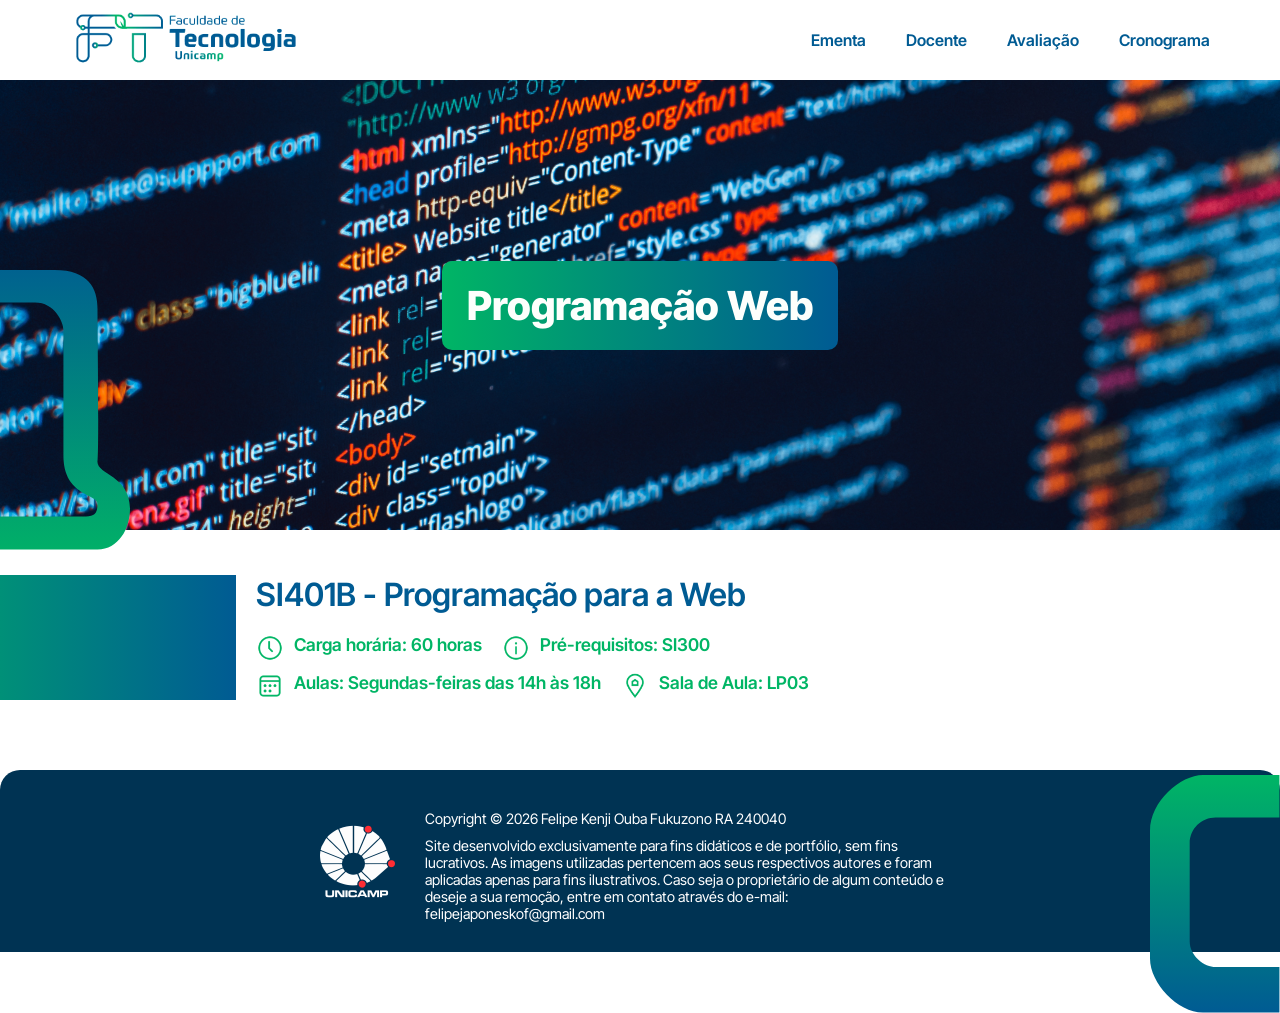
==== FT Programação Web/avaliacao.html @ 9d152468 "Criação das outras páginas HTML Criação das outras páginas HTML e criar as âncoras no header." ====
<!DOCTYPE html>
<html lang="pt-br">
<head>
    <meta charset="UTF-8">
    <meta name="viewport" content="width=device-width, initial-scale=1.0">
    <title>Programação para a Web</title>

    <link rel="preconnect" href="https://fonts.googleapis.com">
    <link rel="preconnect" href="https://fonts.gstatic.com" crossorigin>
    <link href="https://fonts.googleapis.com/css2?family=Inter+Tight:ital,wght@0,100..900;1,100..900&display=swap" rel="stylesheet">
    <link rel="stylesheet" type="text/css" href="css/style.css">
</head>
<body>
    <header>
        <a href="index.html"><img src="images/logo_ft.png" alt="Logo da Faculdade de Tecnologia Unicamp"></a>
        <nav>
            <a href="index.html"><p>Ementa</p></a>
            <a href="docente.html"><p>Docente</p></a>
            <a href="avaliacao.html"><p>Avaliação</p></a>
            <a href="cronograma.html"><p>Cronograma</p></a>
        </nav>
    </header>

    <figure>
        <figcaption>Programação Web</figcaption>
    </figure>

    <main>
        <div id="desenho-fundo">
            <img id="desenho-1" src="images/formas/forma_fundo_1.svg" alt="">
            <img id="desenho-2" src="images/formas/forma_fundo_2.svg" alt="">
        </div>

        <div id="conteudo">
            <section id="informacao-inicial">
                <h1>SI401B - Programação para a Web</h1>
                <div id="topicos">
                    <div>
                        <div>
                            <img src="images/icones/icone_tempo.png" alt="Ícone de Relógio">
                            <p>Carga horária: 60 horas</p>
                        </div>
                        <div>
                            <img src="images/icones/icone_info.png" alt="Ícone de Informação">
                            <p>Pré-requisitos: SI300</p>
                        </div>
                    </div>
                    <div>
                        <div>
                            <img src="images/icones/icone_data.png" alt="Ícone de Calendário">
                            <p>Aulas: Segundas-feiras das 14h às 18h</p>
                        </div>
                        <div>
                            <img src="images/icones/icone_local.png" alt="Ícone de Local">
                            <p>Sala de Aula: LP03</p>
                        </div>
                    </div>
                </div>
            </section>
        </div>
    </main>

    <footer>
        <img src="images/logo_unicamp.png" alt="Logo da Unicamp">
        <div>
            <p>Copyright © 2026 Felipe Kenji Ouba Fukuzono RA 240040</p>
            <p>Site desenvolvido exclusivamente para fins didáticos e de portfólio, sem fins lucrativos. As imagens utilizadas pertencem aos seus respectivos autores e foram aplicadas apenas para fins ilustrativos. Caso seja o proprietário de algum conteúdo e deseje a sua remoção, entre em contato através do e-mail: felipejaponeskof@gmail.com</p>
        </div>
    </footer>
</body>
</html>
---- FT Programação Web/css/style.css ----
/* =========================== VISUALIZAÇÃO DESKTOP GRANDE (1920x1280) =========================== */
/* -------- Definições e Variáveis Globais ------ */
* {
    margin: 0; padding: 0;
    box-sizing: border-box;
}

:root {
    --cor-primaria: #005B93;
    --cor-secundaria: #00B565;
    --cor-terciaria: #003353;
    --cor-clara: #FDFFFC;
    --cor-escura: #003E65;
    --cor-branca: #FFFFFF;

    --altura-header: 80px;
    --largura-main: 60%;
}

html { font-size: 16px; font-family: 'Inter Tight'; }

/* ------------ Header e Navegação -------------- */
body { padding-top: var(--altura-header); }
header {
    position: fixed; top: 0; left: 0;
    z-index: 1;
    width: 100%; height: var(--altura-header);
    padding: 0px 70px;
    display: flex; flex-flow: row wrap;
    justify-content: space-between; align-items: center;
    background-color: var(--cor-branca);
}

header img { width: 230px; }
header p { font-size: 1rem; font-weight: 600; }
header a, header a:visited, header a:link, header a:hover, header a:active { color: var(--cor-primaria); text-decoration: none; }

nav {
    display: flex; flex-flow: row wrap;
    column-gap: 40px;
}

/* ------------- Banner Principal --------------- */
figure {
    height: 450px;
    background-image: url(../images/banner.png);
    background-size: cover; background-position: center center;

    display: flex;
    justify-content: center; align-items: center;
}

figcaption {
    font-size: 2.5rem; font-weight: 800;
    color: var(--cor-clara);
    padding: 20px 25px; border-radius: 10px;
    
    background: #00B565;
    background: -webkit-linear-gradient(90deg,rgba(0, 181, 101, 1) 0%, rgba(0, 91, 147, 1) 100%);
    background: -moz-linear-gradient(90deg,rgba(0, 181, 101, 1) 0%, rgba(0, 91, 147, 1) 100%);
    background: linear-gradient(90deg,rgba(0, 181, 101, 1) 0%, rgba(0, 91, 147, 1) 100%);
}

/* ------------- Formas de Fundo ---------------- */
main { position: relative; }
#desenho-fundo img { position: absolute; width: 130px; }

#desenho-fundo #desenho-1 { right: 0; top: 200px; }
#desenho-fundo #desenho-2 { left: 0; bottom: 150px; }

/* ----------- Informações Iniciais ------------- */
#conteudo {
    width: var(--largura-main);
    margin: 45px auto 70px;
}

section#informacao-inicial {
    position: relative;
    margin-bottom: 50px;
}

section#informacao-inicial::before {
    content: '';
    display: block;
    width: 400px;
    height: 100%;
    position: absolute;
    left: calc(-400px - 20px);

    background: #00B565;
    background: -webkit-linear-gradient(90deg,rgba(0, 181, 101, 1) 0%, rgba(0, 91, 147, 1) 100%);
    background: -moz-linear-gradient(90deg,rgba(0, 181, 101, 1) 0%, rgba(0, 91, 147, 1) 100%);
    background: linear-gradient(90deg,rgba(0, 181, 101, 1) 0%, rgba(0, 91, 147, 1) 100%);
}

section#informacao-inicial h1 {
    font-size: 2rem; font-weight: 600;
    color: var(--cor-primaria);
}

section#informacao-inicial #topicos  {
    display: flex; flex-flow: column wrap;
    row-gap: 10px;
    margin-top: 20px;
}

section#informacao-inicial #topicos > div  {
    display: flex; flex-flow: row wrap;
    column-gap: 20px;
}

section#informacao-inicial #topicos > div > div {
    display: flex; flex-flow: row wrap;
    column-gap: 10px;
}

section#informacao-inicial #topicos img { width: 28px; }

section#informacao-inicial #topicos p {
    font-size: 1.1rem; font-weight: 600;
    color: var(--cor-secundaria);
}

/* ------------- Seções Textuais ---------------- */
section { margin-top: 25px; }

section h2 {
    font-size: 1.8rem; font-weight: 600;
    color: var(--cor-escura);
    margin-bottom: 15px;
}

section > p, section li {
    font-size: 1rem;
    color: var(--cor-escura);
    margin-top: 10px;
}

/* ------- Competências Desenvolvidas ----------- */
section#competencias h2 { margin-bottom: 20px; }

section#competencias > div {
    display: grid;
    grid-template-columns: repeat(2, 1fr);
    grid-auto-rows: 1fr;
    gap: 20px 20px;
}

section#competencias > div > div {
    display: flex; align-items: center;

    padding: 30px 20px;
    border: solid 3px var(--cor-secundaria); border-radius: 15px;
    outline: solid 4px var(--cor-clara);

    background-color: var(--cor-clara);
    -webkit-box-shadow: 2px 2px 7px 4px rgba(0,0,0,0.2); 
    box-shadow: 2px 2px 7px 4px rgba(0,0,0,0.2);
}

section#competencias > div > div:nth-of-type(4n+2),
    section#competencias > div > div:nth-of-type(4n+3) {
        border-color: var(--cor-primaria);
}

section#competencias p {
    width: 100%;
    font-size: 1.1rem; font-weight: 600;
    color: var(--cor-escura);
}

/* -------------- Bibliografias ----------------- */
ul { padding-left: 25px; }
ul a, ul a:visited, ul a:link, ul a:hover, ul a:active { 
    font-weight: 500;
    color: var(--cor-escura);
}

/* ------------------ Footer -------------------- */
footer {
    display: flex; align-items: center;
    column-gap: 30px;

    background-color: var(--cor-terciaria);
    padding: 30px 320px;
    border-radius: 20px 20px 0 0;
}

footer img { width: 75px; height: 75px; }
footer p {
    font-size: 0.9rem;
    color: var(--cor-branca);
    margin-top: 10px;
}
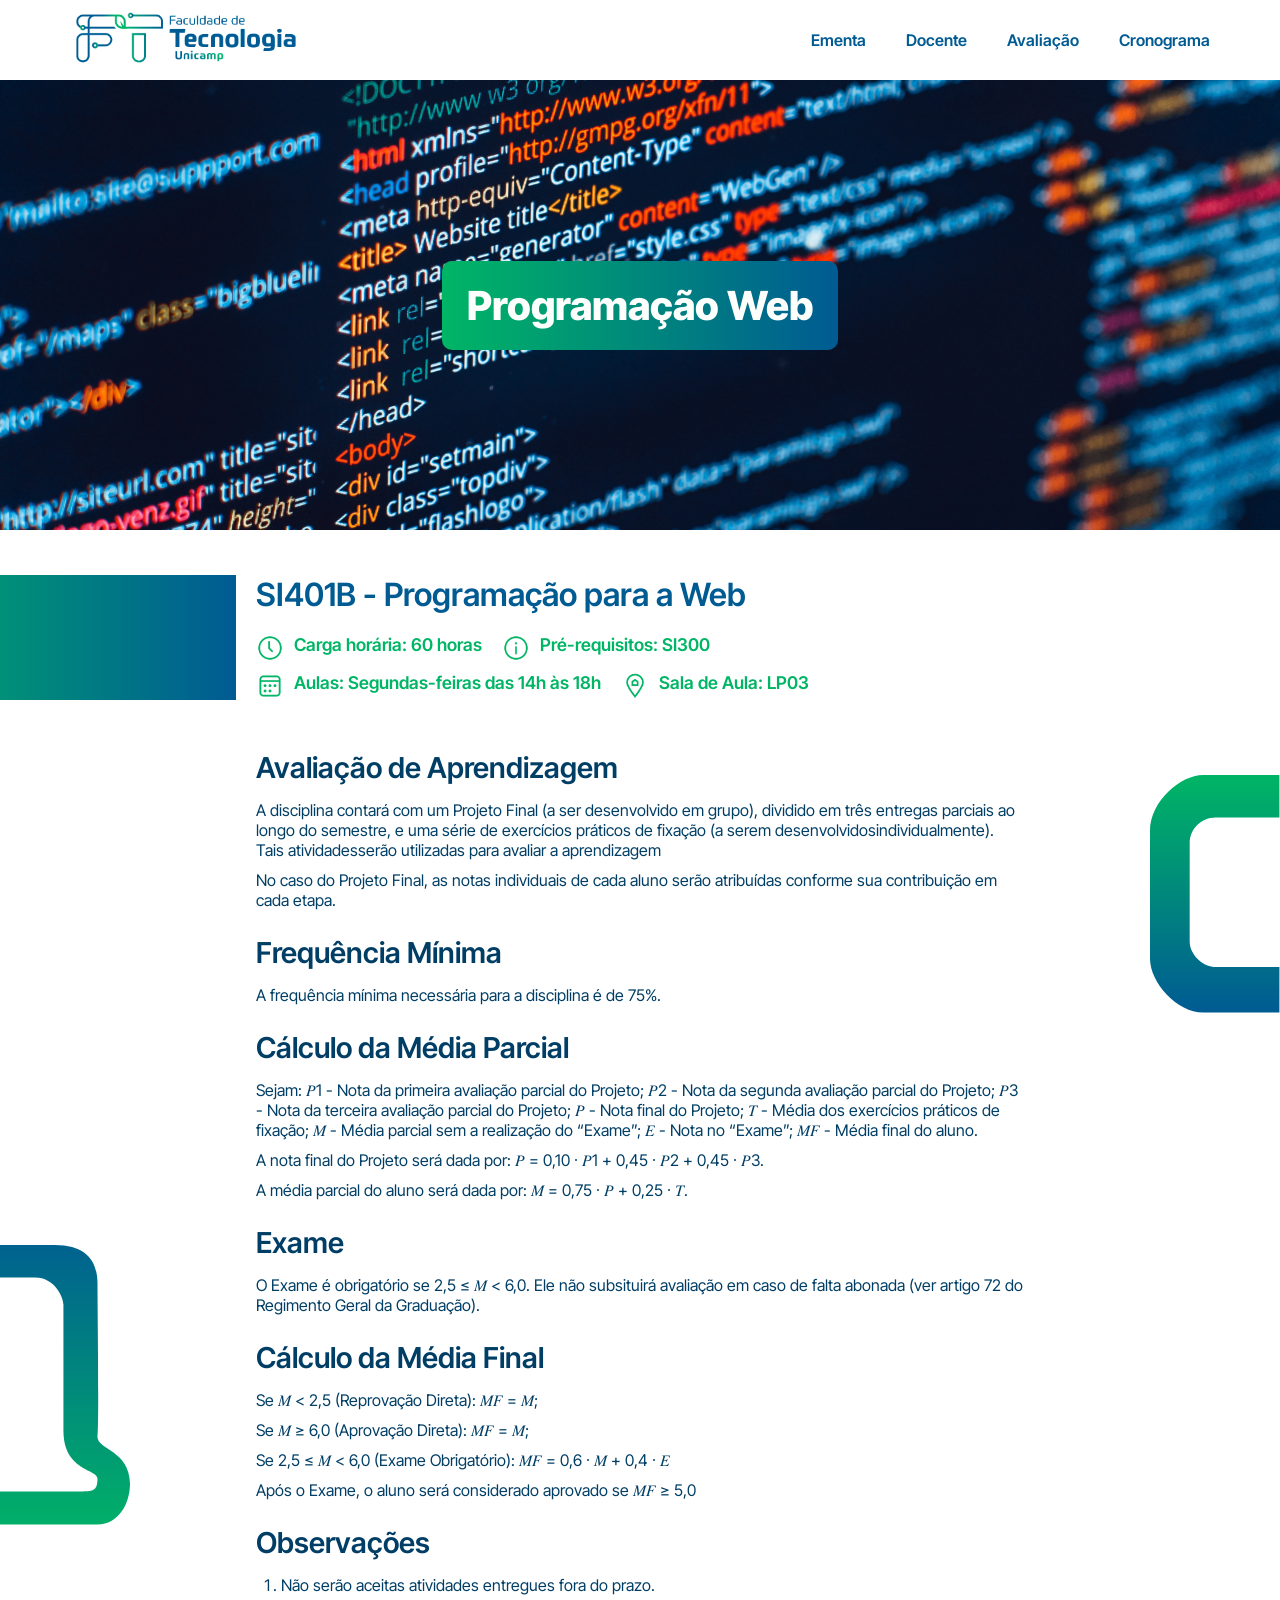
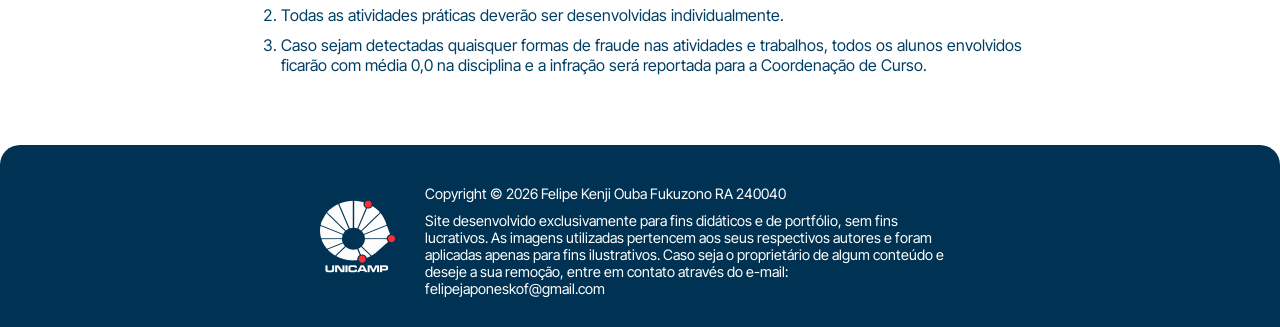
==== commit b69ea357: "Desenvolvimento da Página Avaliação Desenvolvimento de toda a página de avaliação." ====
--- a/FT Programação Web/avaliacao.html
+++ b/FT Programação Web/avaliacao.html
@@ -57,6 +57,46 @@
                     </div>
                 </div>
             </section>
+
+            <section id="avaliacao">
+                <h2>Avaliação de Aprendizagem</h2>
+                <p>A disciplina contará com um Projeto Final (a ser desenvolvido em grupo), dividido em três entregas parciais ao longo do semestre, e uma série de exercícios práticos de fixação (a serem desenvolvidosindividualmente). Tais atividadesserão utilizadas para avaliar a aprendizagem</p>
+                <p>No caso do Projeto Final, as notas individuais de cada aluno serão atribuídas conforme sua contribuição em cada etapa.</p>
+            </section>
+            
+            <section id="frequencia">
+                <h2>Frequência Mínima</h2>
+                <p>A frequência mínima necessária para a disciplina é de 75%.</p>
+            </section>
+
+            <section id="calculo-parcial">
+                <h2>Cálculo da Média Parcial</h2>
+                <p>Sejam: 𝑃1 - Nota da primeira avaliação parcial do Projeto; 𝑃2 - Nota da segunda avaliação parcial do Projeto; 𝑃3 - Nota da terceira avaliação parcial do Projeto; 𝑃 - Nota final do Projeto; 𝑇 - Média dos exercícios práticos de fixação; 𝑀 - Média parcial sem a realização do “Exame”; 𝐸 - Nota no “Exame”; 𝑀𝐹 - Média final do aluno.</p>
+                <p>A nota final do Projeto será dada por: 𝑃 = 0,10 ∙ 𝑃1 + 0,45 ∙ 𝑃2 + 0,45 ∙ 𝑃3.</p>
+                <p>A média parcial do aluno será dada por: 𝑀 = 0,75 ∙ 𝑃 + 0,25 ∙ 𝑇.</p>
+            </section>
+
+            <section id="exame">
+                <h2>Exame</h2>
+                <p>O Exame é obrigatório se 2,5 ≤ 𝑀 &lt 6,0. Ele não subsituirá avaliação em caso de falta abonada (ver artigo 72 do Regimento Geral da Graduação).</p>
+            </section>
+
+            <section id="calculo-final">
+                <h2>Cálculo da Média Final</h2>
+                <p>Se 𝑀 &lt 2,5 (Reprovação Direta): 𝑀𝐹 = 𝑀;</p>
+                <p>Se 𝑀 ≥ 6,0 (Aprovação Direta): 𝑀𝐹 = 𝑀;</p>
+                <p>Se 2,5 ≤ 𝑀 &lt 6,0 (Exame Obrigatório): 𝑀𝐹 = 0,6 ∙ 𝑀 + 0,4 ∙ 𝐸</p>
+                <p>Após o Exame, o aluno será considerado aprovado se 𝑀𝐹 ≥ 5,0</p>
+            </section>
+
+            <section id="observacoes">
+                <h2>Observações</h2>
+                <ol>
+                    <li>Não serão aceitas atividades entregues fora do prazo.</li>
+                    <li>Todas as atividades práticas deverão ser desenvolvidas individualmente.</li>
+                    <li>Caso sejam detectadas quaisquer formas de fraude nas atividades e trabalhos, todos os alunos envolvidos ficarão com média 0,0 na disciplina e a infração será reportada para a Coordenação de Curso.</li>
+                </ol>
+            </section>
         </div>
     </main>
 
--- a/FT Programação Web/css/style.css
+++ b/FT Programação Web/css/style.css
@@ -137,20 +137,10 @@
 }
 
 /* ------- Competências Desenvolvidas ----------- */
-section#competencias h2 { margin-bottom: 20px; }
-
-section#competencias > div {
-    display: grid;
-    grid-template-columns: repeat(2, 1fr);
-    grid-auto-rows: 1fr;
-    gap: 20px 20px;
-}
-
-section#competencias > div > div {
-    display: flex; align-items: center;
-
-    padding: 30px 20px;
-    border: solid 3px var(--cor-secundaria); border-radius: 15px;
+section.secao-cards h2 { margin-bottom: 20px; }
+section.secao-cards > div { display: grid; }
+section.secao-cards > div > div {
+    border: solid 3px var(--cor-primaria); border-radius: 15px;
     outline: solid 4px var(--cor-clara);
 
     background-color: var(--cor-clara);
@@ -158,9 +148,19 @@
     box-shadow: 2px 2px 7px 4px rgba(0,0,0,0.2);
 }
 
-section#competencias > div > div:nth-of-type(4n+2),
-    section#competencias > div > div:nth-of-type(4n+3) {
-        border-color: var(--cor-primaria);
+section.secao-cards > div > div:nth-of-type(4n+2),
+    section.secao-cards > div > div:nth-of-type(4n+3) {
+        border-color: var(--cor-secundaria);
+}
+
+section#competencias > div {
+    grid-template-columns: repeat(2, 1fr); grid-auto-rows: 1fr;
+    gap: 20px;
+}
+
+section#competencias > div > div {
+    display: flex; align-items: center;
+    padding: 30px 20px;
 }
 
 section#competencias p {
@@ -169,8 +169,38 @@
     color: var(--cor-escura);
 }
 
+/* ---------------- Docentes -------------------- */
+section#docentes > div {
+    grid-template-columns: repeat(2, 1fr);
+    gap: 20px;
+}
+
+section#docentes > div > div { 
+    display: flex; 
+    border-width: 4px; 
+    outline: none; 
+}
+
+section#docentes > div > div > img { 
+    width: 40%; max-width: 160px; 
+    border-radius: 10px 0 0 10px; 
+}
+
+section#docentes > div > div > div { 
+    display: flex; flex-flow: column wrap;
+    justify-content: center;
+    padding: 20px;
+}
+
+section#docentes > div > div > div div { display: flex; column-gap: 10px; }
+section#docentes > div > div > div img { width: 25px; height: 25px; }
+
+section#docentes h3 { color: var(--cor-escura); font-size: 1.4rem; }
+section#docentes h4 { color: var(--cor-escura); font-size: 1.2rem; margin-bottom: 20px; }
+section#docentes p { color: var(--cor-escura); font-size: 1rem; }
+
 /* -------------- Bibliografias ----------------- */
-ul { padding-left: 25px; }
+ul, ol { padding-left: 25px; }
 ul a, ul a:visited, ul a:link, ul a:hover, ul a:active { 
     font-weight: 500;
     color: var(--cor-escura);
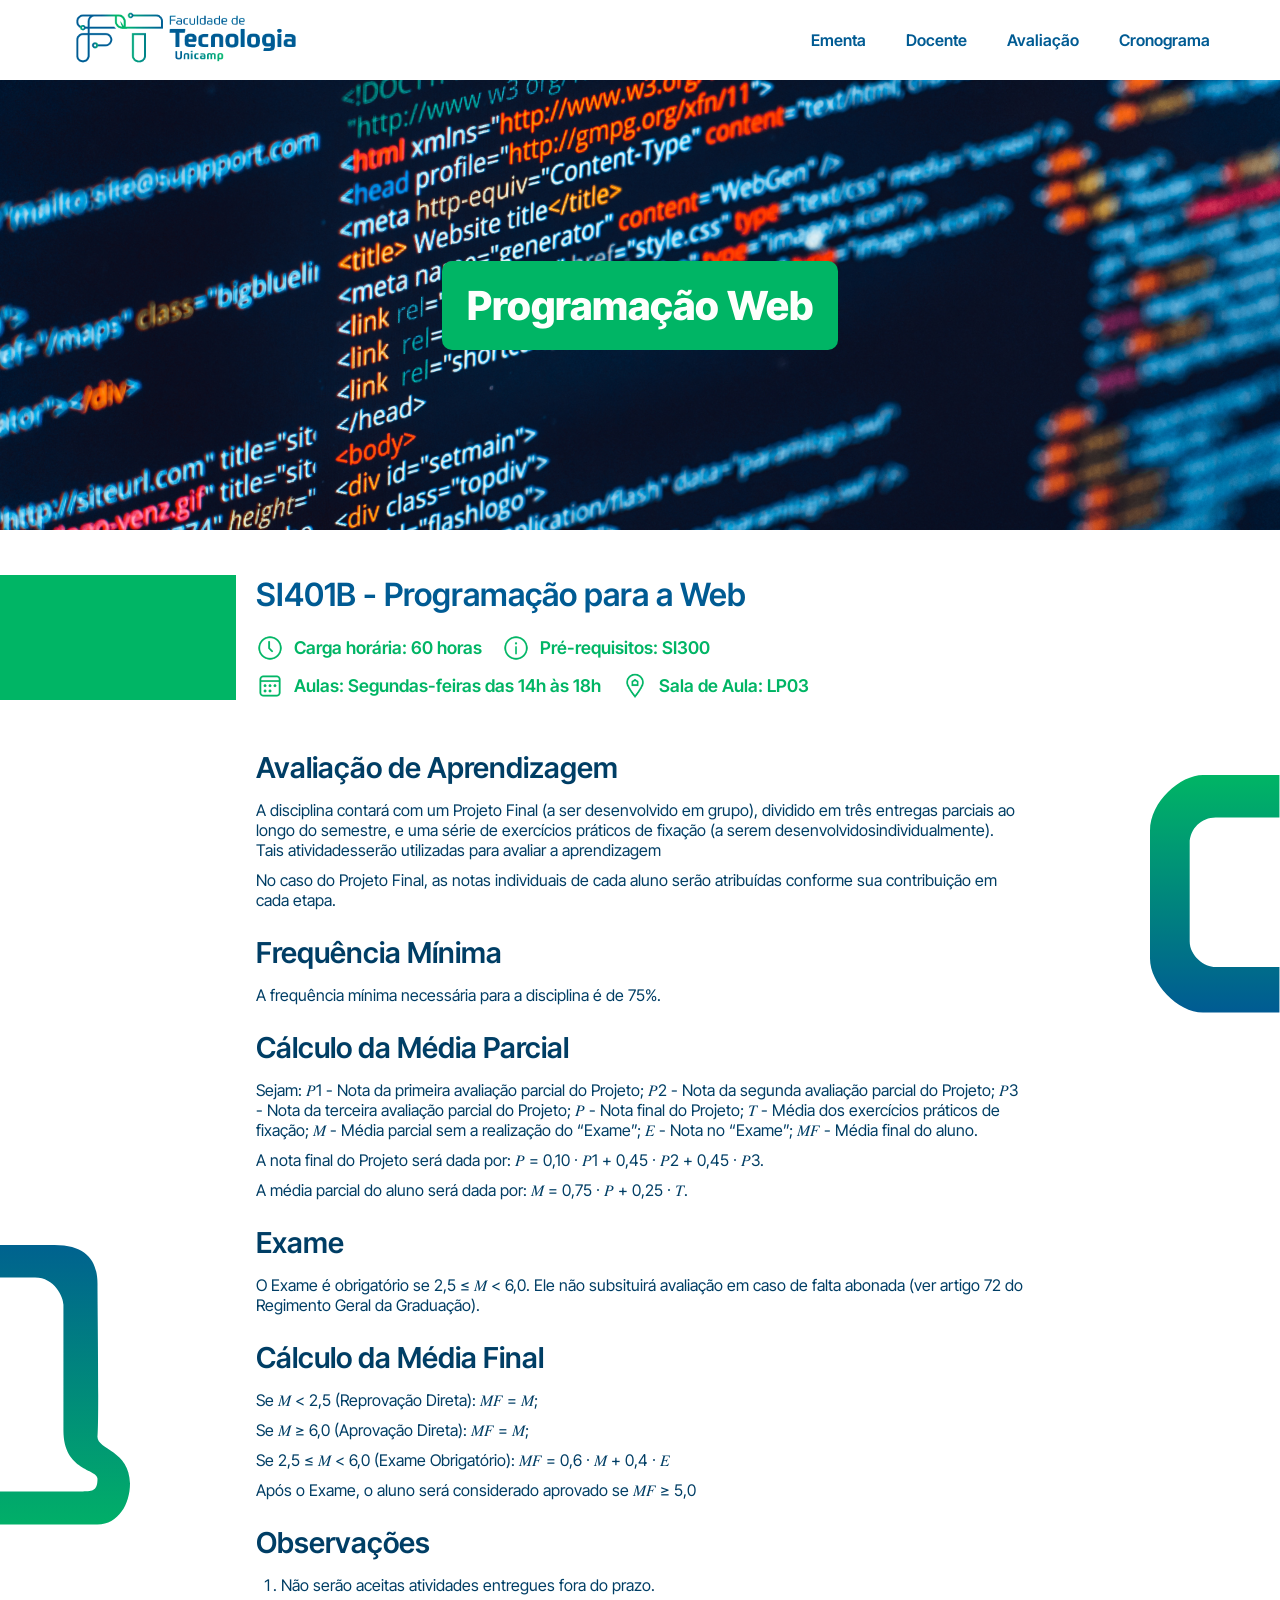
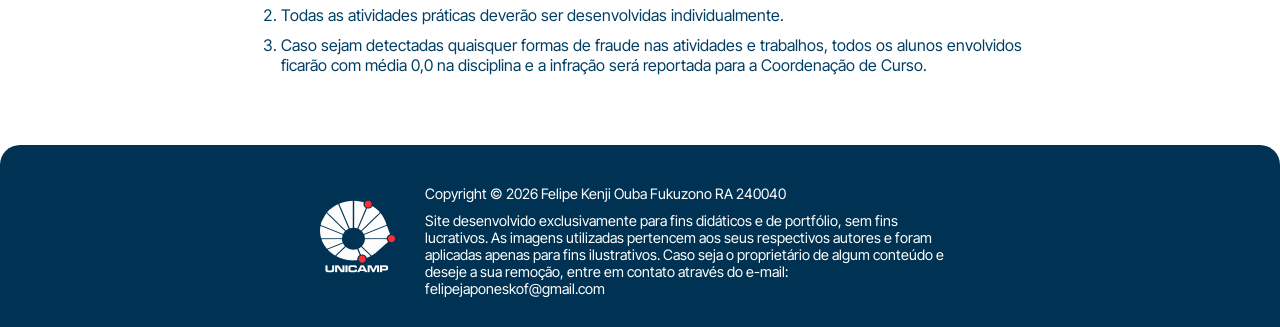
==== commit 95c7079b: "Correções de Sintaxe/Semântica HTML e CSS Correções de sintaxe e semântica do HTML e CSS, verificado" ====
--- a/FT Programação Web/avaliacao.html
+++ b/FT Programação Web/avaliacao.html
@@ -78,14 +78,14 @@
 
             <section id="exame">
                 <h2>Exame</h2>
-                <p>O Exame é obrigatório se 2,5 ≤ 𝑀 &lt 6,0. Ele não subsituirá avaliação em caso de falta abonada (ver artigo 72 do Regimento Geral da Graduação).</p>
+                <p>O Exame é obrigatório se 2,5 ≤ 𝑀 &lt; 6,0. Ele não subsituirá avaliação em caso de falta abonada (ver artigo 72 do Regimento Geral da Graduação).</p>
             </section>
 
             <section id="calculo-final">
                 <h2>Cálculo da Média Final</h2>
-                <p>Se 𝑀 &lt 2,5 (Reprovação Direta): 𝑀𝐹 = 𝑀;</p>
+                <p>Se 𝑀 &lt; 2,5 (Reprovação Direta): 𝑀𝐹 = 𝑀;</p>
                 <p>Se 𝑀 ≥ 6,0 (Aprovação Direta): 𝑀𝐹 = 𝑀;</p>
-                <p>Se 2,5 ≤ 𝑀 &lt 6,0 (Exame Obrigatório): 𝑀𝐹 = 0,6 ∙ 𝑀 + 0,4 ∙ 𝐸</p>
+                <p>Se 2,5 ≤ 𝑀 &lt; 6,0 (Exame Obrigatório): 𝑀𝐹 = 0,6 ∙ 𝑀 + 0,4 ∙ 𝐸</p>
                 <p>Após o Exame, o aluno será considerado aprovado se 𝑀𝐹 ≥ 5,0</p>
             </section>
 
--- a/FT Programação Web/css/style.css
+++ b/FT Programação Web/css/style.css
@@ -12,6 +12,8 @@
     --cor-clara: #FDFFFC;
     --cor-escura: #003E65;
     --cor-branca: #FFFFFF;
+    --cor-desativada: #CBCBCB;
+    --cor-preta: #676767;
 
     --altura-header: 80px;
     --largura-main: 60%;
@@ -56,9 +58,6 @@
     padding: 20px 25px; border-radius: 10px;
     
     background: #00B565;
-    background: -webkit-linear-gradient(90deg,rgba(0, 181, 101, 1) 0%, rgba(0, 91, 147, 1) 100%);
-    background: -moz-linear-gradient(90deg,rgba(0, 181, 101, 1) 0%, rgba(0, 91, 147, 1) 100%);
-    background: linear-gradient(90deg,rgba(0, 181, 101, 1) 0%, rgba(0, 91, 147, 1) 100%);
 }
 
 /* ------------- Formas de Fundo ---------------- */
@@ -88,9 +87,6 @@
     left: calc(-400px - 20px);
 
     background: #00B565;
-    background: -webkit-linear-gradient(90deg,rgba(0, 181, 101, 1) 0%, rgba(0, 91, 147, 1) 100%);
-    background: -moz-linear-gradient(90deg,rgba(0, 181, 101, 1) 0%, rgba(0, 91, 147, 1) 100%);
-    background: linear-gradient(90deg,rgba(0, 181, 101, 1) 0%, rgba(0, 91, 147, 1) 100%);
 }
 
 section#informacao-inicial h1 {
@@ -119,6 +115,7 @@
 section#informacao-inicial #topicos p {
     font-size: 1.1rem; font-weight: 600;
     color: var(--cor-secundaria);
+    margin-top: 3px;
 }
 
 /* ------------- Seções Textuais ---------------- */
@@ -138,23 +135,23 @@
 
 /* ------- Competências Desenvolvidas ----------- */
 section.secao-cards h2 { margin-bottom: 20px; }
-section.secao-cards > div { display: grid; }
 section.secao-cards > div > div {
     border: solid 3px var(--cor-primaria); border-radius: 15px;
     outline: solid 4px var(--cor-clara);
 
     background-color: var(--cor-clara);
-    -webkit-box-shadow: 2px 2px 7px 4px rgba(0,0,0,0.2); 
     box-shadow: 2px 2px 7px 4px rgba(0,0,0,0.2);
 }
 
-section.secao-cards > div > div:nth-of-type(4n+2),
-    section.secao-cards > div > div:nth-of-type(4n+3) {
+section#competencias > div > div:nth-of-type(4n+2),
+    section#competencias > div > div:nth-of-type(4n+3) {
         border-color: var(--cor-secundaria);
 }
 
 section#competencias > div {
-    grid-template-columns: repeat(2, 1fr); grid-auto-rows: 1fr;
+    display: grid;
+    grid-template-columns: repeat(2, 1fr); 
+    grid-auto-rows: 1fr;
     gap: 20px;
 }
 
@@ -171,6 +168,7 @@
 
 /* ---------------- Docentes -------------------- */
 section#docentes > div {
+    display: grid;
     grid-template-columns: repeat(2, 1fr);
     gap: 20px;
 }
@@ -181,6 +179,8 @@
     outline: none; 
 }
 
+section#docentes > div > div:nth-of-type(even) { border-color: var(--cor-secundaria); }
+
 section#docentes > div > div > img { 
     width: 40%; max-width: 160px; 
     border-radius: 10px 0 0 10px; 
@@ -198,6 +198,37 @@
 section#docentes h3 { color: var(--cor-escura); font-size: 1.4rem; }
 section#docentes h4 { color: var(--cor-escura); font-size: 1.2rem; margin-bottom: 20px; }
 section#docentes p { color: var(--cor-escura); font-size: 1rem; }
+
+/* --------------- Cronograma ------------------- */
+section#cronograma > div {
+    display: flex;
+    flex-flow: column wrap;
+    gap: 20px;
+}
+
+section#cronograma > div > div {
+    display: flex; flex-flow: row nowrap;
+    align-items: center;
+    column-gap: 30px;
+    padding: 20px 15px; border-radius: 25px;
+}
+
+section#cronograma > div > div:nth-of-type(even) { border-color: var(--cor-secundaria); }
+
+section#cronograma > div > div.aula-desativada { 
+    background-color: var(--cor-desativada);
+    border-color: var(--cor-preta);
+    outline-color: var(--cor-desativada);
+}
+
+section#cronograma > div > div > div:first-child {
+    display: flex; column-gap: 10px;
+}
+
+section#cronograma img { width: 30px; height: 30px; }
+section#cronograma h3 { font-size: 1.5rem; color: var(--cor-escura); white-space: nowrap; }
+section#cronograma h4 { font-size: 1.3rem; color: var(--cor-escura); }
+section#cronograma h4:not(:first-child) { margin-top: 15px; }
 
 /* -------------- Bibliografias ----------------- */
 ul, ol { padding-left: 25px; }
